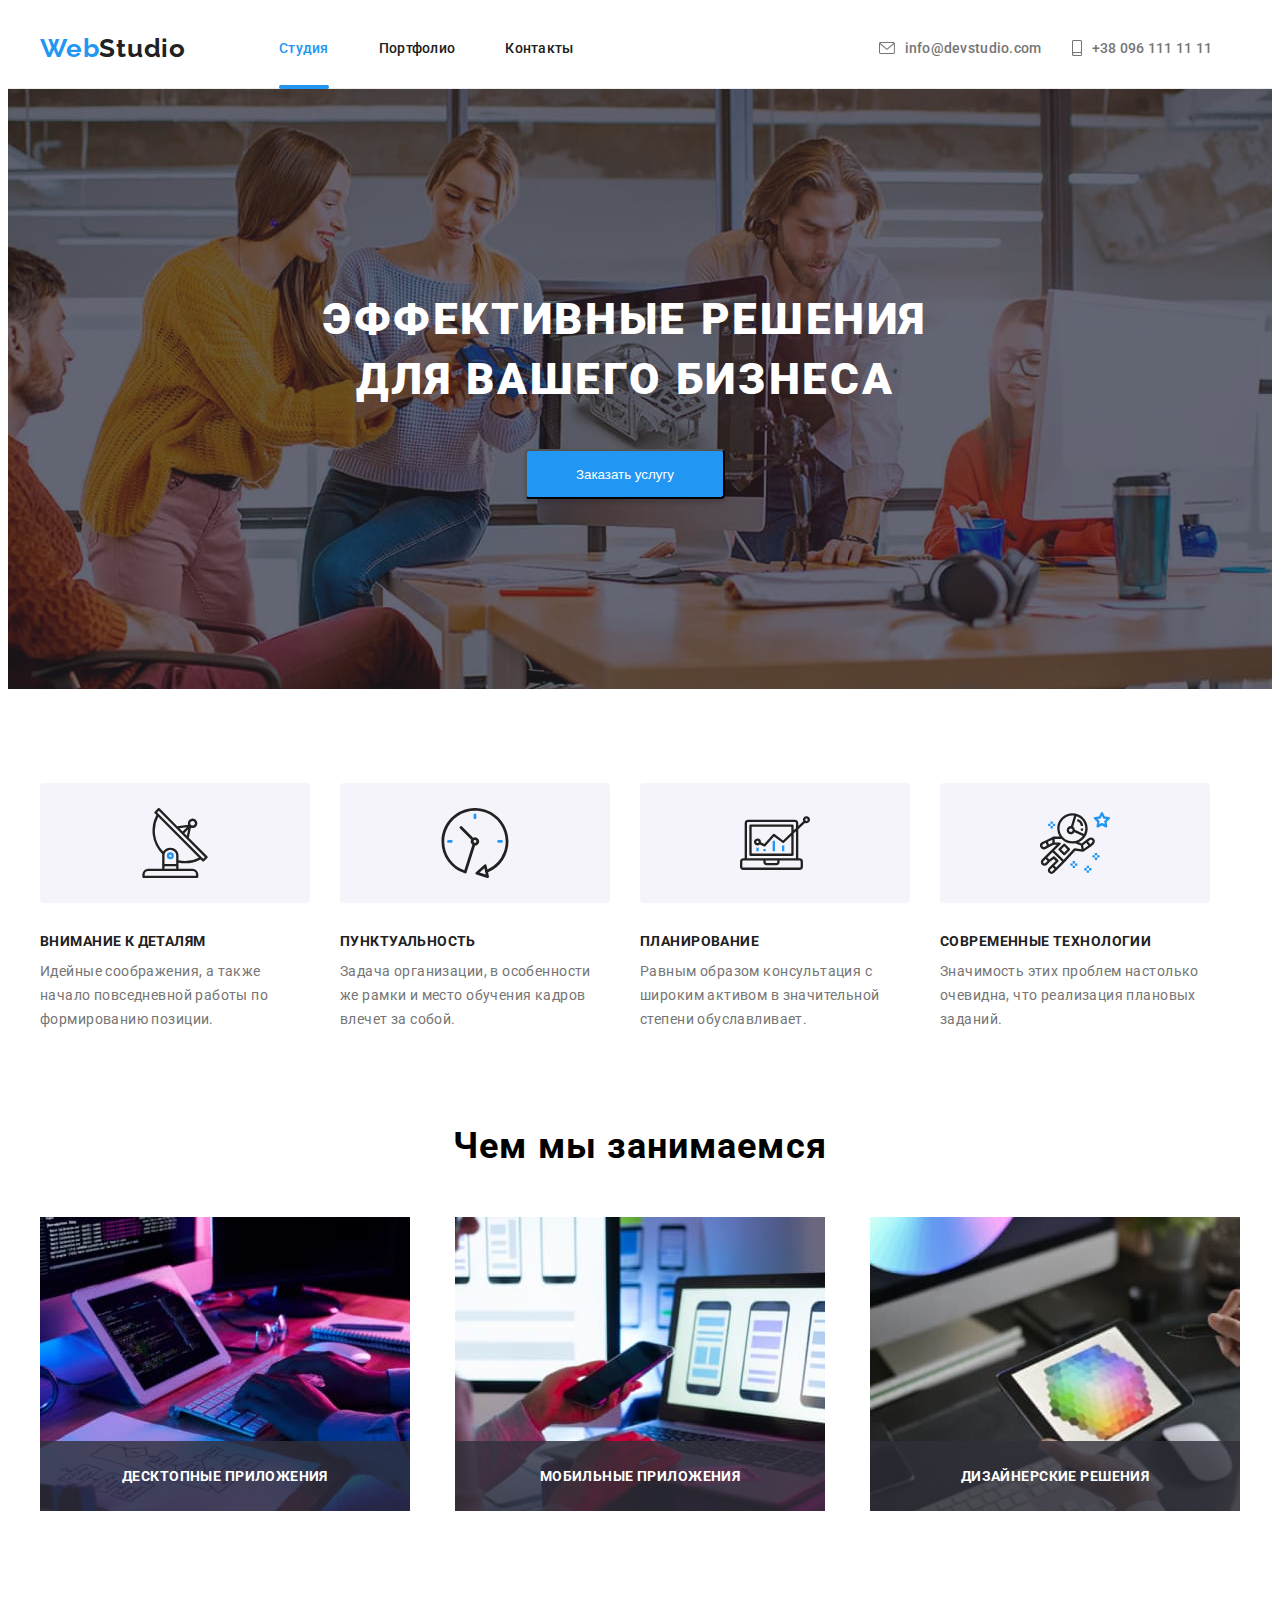
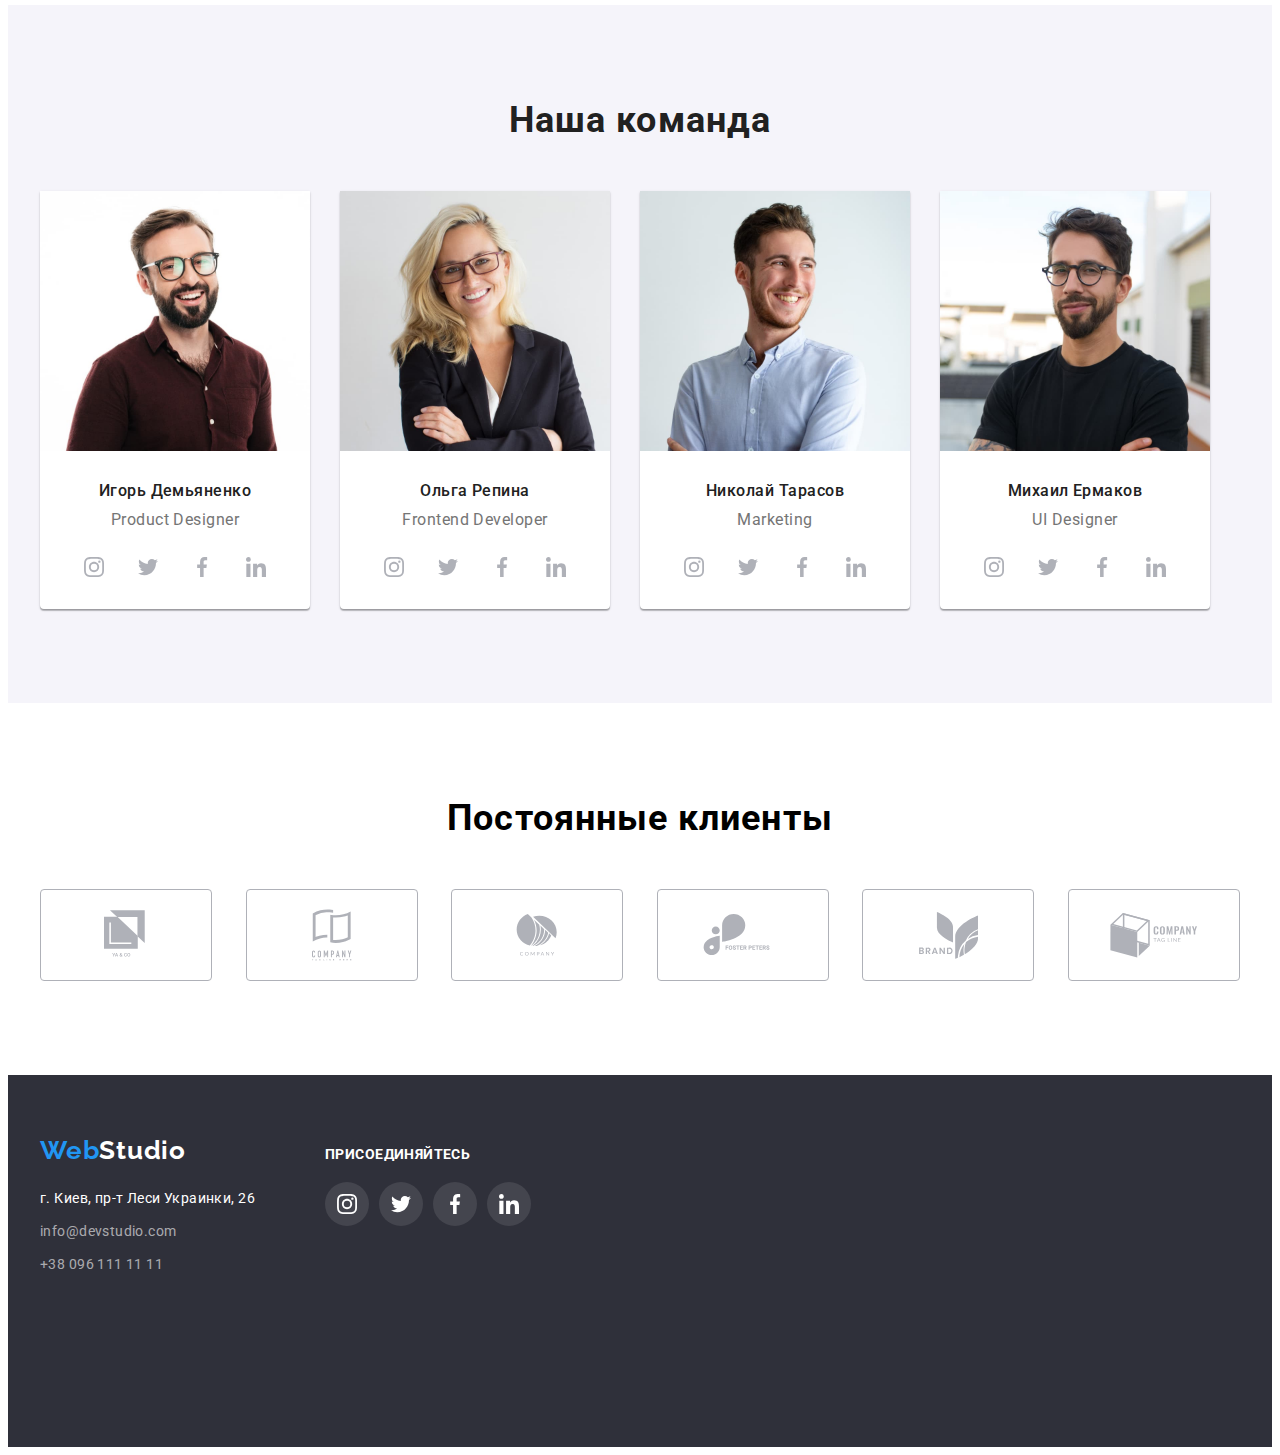
==== index.html @ dca73e63 "terms" ====
<!DOCTYPE html>
<html lang="ru">
<head>
    <meta charset="UTF-8">
    <meta name="viewport" content="width=device-width, initial-scale=1.0">
    <title>Главная страница</title>
    
    <link rel="preconnect" href="https://fonts.gstatic.com">
    <link href="https://fonts.googleapis.com/css2?family=Raleway:wght@700&family=Roboto:wght@500&display=swap"
        rel="stylesheet">
    
    <link rel="stylesheet" href="https://cdnjs.cloudflare.com/ajax/libs/modern-normalize/1.0.0/modern-normalize.min.css"
        integrity="sha512-ISS7cAi1PEhQ8jnbJpJZMd29NlhNj4AWYyLOSp2CE/CsHxTCu+r+t0D2yoJudVrd0/8fTVPUVDzY5Tvli75u/g=="
        crossorigin="anonymous" />
        <link rel="stylesheet" href="css/main.css">
</head>
<body>
<header>
    <div class="container">
    <nav class="page-nav">
        <a href="index.html" class="logo"><span class="web">Web</span>Studio</a>
        <ul class="nav-list">
            <li><a class="nav-link current" href="index.html">Студия</a></li>
            <li><a class="nav-link" href="portfolio.html">Портфолио</a></li>
            <li><a class="nav-link" href="contacts.html">Контакты</a></li>  
        </ul>

        <ul class="contacts-list">
             <li>
                 <a href="mailto:info@devstudio.com" class="nav-contact">
                     <svg class="nav-mail">
                         <use href="images/mainsprite.svg#icon-mail"></use>
                    </svg>info@devstudio.com</a>
            </li>
            
            <li>
                <a href="tel:+380961111111"  class="nav-contact">
                    <svg class="nav-tel">
                        <use href="images/mainsprite.svg#icon-tel"></use>
                    </svg>+38 096 111 11 11</a>
            </li>
        </ul>
    </nav>
</div>
</header>

<main>
    <section class="hero">
        <div class="container">
            <h1 class="business">Эффективные решения для вашего бизнеса</h1>
            <button data-modal-open class="bus-button" type="button">Заказать услугу</button>
        </div>
    </section> 
   
    <section class="about">
        <div class="container">
            <h2 class="visually-hidden">Особенности</h2>
             <ul class="icon-list">
                <li class="icon-rect">
                <svg class="antenna">
                    <use href="images/mainsprite.svg#icon-antenna"></use>
                </svg>
                </li>
                
                <li class="icon-rect">
                <svg class="clock">
                    <use href="images/mainsprite.svg#icon-clock"></use>
                </svg>
                </li>
                
                <li class="icon-rect">
                <svg class="diagram">
                    <use href="images/mainsprite.svg#icon-diagram"></use>
                </svg>
                </li>
                
                <li class="icon-rect">
                <svg class="astronaut">
                    <use href="images/mainsprite.svg#icon-astronaut"></use>
                </svg>
                </li>
            </ul>
              

            <ul class="about-list">

                    <li class="about-item">
                        <h3 class="about-head">Внимание к деталям</h3>
                        <p class="about-text">Идейные соображения, а также начало повседневной работы по формированию позиции.</p>
                    </li>
                    
    
                    <li class="about-item">
                        <h3 class="about-head">Пунктуальность</h3>
                        <p class="about-text">Задача организации, в особенности же рамки и место обучения кадров влечет за собой.</p>
                    </li>
                    

                    <li class="about-item">
                        <h3 class="about-head">Планирование</h3>
                        <p class="about-text">Равным образом консультация с широким активом в значительной степени обуславливает.</p>
                    </li>
                    

                    <li class="about-item">
                        <h3 class="about-head">Современные технологии</h3>
                        <p class="about-text">Значимость этих проблем настолько очевидна, что реализация плановых заданий.</p>
                    </li>
                    
                </ul>
        </div>
    </section>

    <section class="spec">
        <div class="container">
            <h2 class="our-spec">Чем мы занимаемся</h2>
                <ul class="spec-list">
                    <li class="spec-item">
                        <img src="images/img1.jpg"  alt="Телефон с ноутбуком">
                        <h3 class="spec-text">Десктопные Приложения</h3>
                    </li>
                    <li class="spec-item">
                        <img src="images/img2.jpg"  alt="Палитра цветов">
                        <h3 class="spec-text">Мобильные приложения</h3>
                    </li>
                    <li class="spec-item">
                        <img src="images/img3.jpg"  alt="Человек за работой">
                        <h3 class="spec-text">Дизайнерские решения</h3>
                    </li>
                </ul>
        </div>
    </section>

<section class="team">
    <div class="container">
        <h3 class="team-head">Наша команда</h3>
        <ul class="team-list">
            <li class="list-item"><img src="images/photo1.jpg" width="270" alt="Игорь Демьяненко">
                <h4 class="teammate">Игорь Демьяненко</h4>
                <p class="team-spec">Product Designer</p>
                <ul class="social-list">
                    <li><a href="" class="link-item"> <svg class="social-icon"><use href="images/mainsprite.svg#icon-instagram"></use></svg></a></li>
                    <li><a href="" class="link-item"> <svg class="social-icon"><use href="images/mainsprite.svg#icon-twitter"></use></svg></a></li>
                    <li><a href="" class="link-item"> <svg class="social-icon"><use href="images/mainsprite.svg#icon-facebook"></use></svg></a></li>
                    <li><a href="" class="link-item"> <svg class="social-icon"><use href="images/mainsprite.svg#icon-linkedin"></use></svg></a></li>
                </ul>
            </li>
                       
            <li class="list-item"><img src="images/photo2.jpg" width="270" alt="Ольга Репина">
                <h4 class="teammate">Ольга Репина</h4>
                <p class="team-spec">Frontend Developer</p>
                <ul class="social-list">
                    <li><a href="" class="link-item"> <svg class="social-icon"><use href="images/mainsprite.svg#icon-instagram"></use></svg></a></li>
                    <li><a href="" class="link-item"> <svg class="social-icon"><use href="images/mainsprite.svg#icon-twitter"></use></svg></a></li>
                    <li><a href="" class="link-item"> <svg class="social-icon"><use href="images/mainsprite.svg#icon-facebook"></use></svg></a></li>
                    <li><a href="" class="link-item"> <svg class="social-icon"><use href="images/mainsprite.svg#icon-linkedin"></use></svg></a></li>
                </ul>
            </li>
        
            <li class="list-item"><img src="images/photo3.jpg" width="270" alt="Николай Тарасов">
                <h4 class="teammate">Николай Тарасов</h4>
                <p class="team-spec">Marketing</p>
                <ul class="social-list">
                    <li><a href="" class="link-item"> <svg class="social-icon"><use href="images/mainsprite.svg#icon-instagram"></use></svg></a></li>
                    <li><a href="" class="link-item"> <svg class="social-icon"><use href="images/mainsprite.svg#icon-twitter"></use></svg></a></li>
                    <li><a href="" class="link-item"> <svg class="social-icon"><use href="images/mainsprite.svg#icon-facebook"></use></svg></a></li>
                    <li><a href="" class="link-item"> <svg class="social-icon"><use href="images/mainsprite.svg#icon-linkedin"></use></svg></a></li>
                </ul>
            </li>
        
            <li class="list-item"><img src="images/photo4.jpg" width="270" alt="Михаил Ермаков">
                <h4 class="teammate">Михаил Ермаков</h4>
                <p class="team-spec">UI Designer</p>
                <ul class="social-list">
                    <li><a href="" class="link-item"> <svg class="social-icon"><use href="images/mainsprite.svg#icon-instagram"></use></svg></a></li>
                    <li><a href="" class="link-item"> <svg class="social-icon"><use href="images/mainsprite.svg#icon-twitter"></use></svg></a></li>
                    <li><a href="" class="link-item"> <svg class="social-icon"><use href="images/mainsprite.svg#icon-facebook"></use></svg></a></li>
                    <li><a href="" class="link-item"> <svg class="social-icon"><use href="images/mainsprite.svg#icon-linkedin"></use></svg></a></li>
                </ul>
            </li>
    </ul>
</div>
</section>
<section class="clients">
    <div class="container">
        <h2 class="client-head">Постоянные клиенты</h2>
        <ul class="client-list">
            <li><a href="" class="client-link"><svg class="icon-yaco"><use href="images/mainsprite.svg#icon-yaco"></use></svg></a></li>
            <li><a href="" class="client-link"><svg class="icon-tagline"><use href="images/mainsprite.svg#icon-tagline"></use></svg></a></li>
            <li><a href="" class="client-link"><svg class="icon-company"><use href="images/mainsprite.svg#icon-company"></use></svg></a></li>
            <li><a href="" class="client-link"><svg class="icon-foster"><use href="images/mainsprite.svg#icon-foster"></use></svg></a></li>
            <li><a href="" class="client-link"><svg class="icon-brand"><use href="images/mainsprite.svg#icon-brand"></use></svg></a></li>
            <li><a href="" class="client-link"><svg class="icon-ctl"><use href="images/mainsprite.svg#icon-ctl"></use></svg></a></li>
        </ul>
    </div>
</section>
</main> 
<footer class="footer-back">
    <div class="container">
        <div class="footer-text">
            <div> 
                <a href="/" class="logo-footer"><span class="web">Web</span><span class="logo-studio">Studio</span></a>
                    <address>
                        <p class="main-address">г. Киев, пр-т Леси Украинки, 26</p>
                             <ul>
                                <li class="footer-contact"><a href="mailto:info@devstudio.com" class="address-link">info@devstudio.com</a></li>
                                <li class="footer-contact"><a href="tel:+380961111111" class="address-link">+38 096 111 11 11</a></li>
                            </ul>
                    </address>
            </div>
            <div>
                <h2 class="enjoy-head">Присоединяйтесь</h2>
                <ul class="enjoy-list">
                    <li><a href="" class="enjoy-item"> <svg class="enjoy-icon"><use href="images/mainsprite.svg#icon-instagram"></use></svg></a></li>
                    <li><a href="" class="enjoy-item"> <svg class="enjoy-icon"><use href="images/mainsprite.svg#icon-twitter"></use></svg></a></li>
                    <li><a href="" class="enjoy-item"> <svg class="enjoy-icon"><use href="images/mainsprite.svg#icon-facebook"></use></svg></a></li>
                    <li><a href="" class="enjoy-item"> <svg class="enjoy-icon"><use href="images/mainsprite.svg#icon-linkedin"></use></svg></a></li>
                </ul>
            </div>
        </div>
</div>
<div data-modal class="backdrop is-hidden">
    <div class="modal">
        <h2 class="call-me">Оставьте свои данные, мы вам перезвоним</h2>
        <form class="call-me-form">
            <label for="name" class="call-me-titles">Имя</label>
            <input type="name" name="name" id="name">

            <label for="tel" class="call-me-titles">Телефон</label>
            <input type="tel" name="tel" id="tel">

            <label for="mail" class="call-me-titles">Почта</label>
            <input type="email" name="mail" id="mail">

            <label for="commentary" class="call-me-titles">Комментарий</label>
            <textarea name="text" id="commentary"></textarea>
        </form>
        <form class="checkbox">
            <input type="checkbox" name="terms" id="terms">
            <label for="terms" class="call-me-titles">Соглашаюсь с рассылкой и принимаю <a href="#" class="checkbox-terms">Условия
                    договора</a></label>
            
        </form>
        <button data-modal-close class="close-button" type="button">
            <svg class="modal-close-icon" width="18" height="18" aria-label="close">
                <use href="./images/mainsprite.svg#icon-close"></use>
            </svg>
        </button>
    </div>
</div>
</footer>
<script src="./js/modal.js"></script>
</body>
</html>
---- css/main.css ----
body {
  font-family: 'Roboto', Raleway, sans-serif;
}

/*hidden title*/
.visually-hidden {
  position: absolute;
  width: 1px;
  height: 1px;
  margin: -1px;
  border: 0;
  padding: 0;
  white-space: nowrap;
  clip-path: inset(100%);
  clip: rect(0 0 0 0);
  overflow: hidden;
}

/*div container*/
.container {
  width: 1200px;
  margin: 0px auto;
  padding: 0px 15px;
}

/*variables*/
:root {
  --gray-text: rgba(117, 117, 117, 1);
  --hover-color: rgba(33, 150, 243, 1);
  --h-color: rgba(33, 33, 33, 1);
  --white-text: rgba(255, 255, 255, 1);
  --back-color: rgba(47, 48, 58, 1);
  --rect-color: rgba(245, 244, 250, 1);
  --social-color: rgba(175, 177, 184, 1);
  --border-color: rgba(175, 177, 184, 1);
  --company-color: rgba(175, 177, 184, 1);
  --enjoy-hover: rgba(255, 255, 255, 0.1);
  --background-spec: rgba(47, 48, 58, 0.8);
  --backdrop-color: rgba(0, 0, 0, 0.2);
  --background-modal: #ffffff;
  --close-button: #000000;
  --team-back: rgba(245, 244, 250, 1);
  --address-color-link: rgba(255, 255, 255, 0.6);
  --main-address-color: rgba(255, 255, 255, 1);
  --footer-studio: rgba(255, 255, 255, 1);
  --form-border-color: rgba(33, 33, 33, 0.2);
  --checkbox-color: rgba(33, 150, 243, 1);
  --submit-color: rgba(24, 140, 232, 1);
}

/*reset*/
h1,
h2,
h3,
h4,
p {
  margin: 0;
  padding: 0;
}

img {
  display: block;
  max-width: 100%;
  height: auto;
}

ul {
  list-style: none;
  padding: 0px;
  margin: 0;
}

a {
  text-decoration: none;
}

button {
  cursor: pointer;
}

/*styles*/
/*navigation*/
header {
  border-bottom: 1px solid rgba(236, 236, 236, 1);
}

.page-nav,
.nav-list,
.contacts-list {
  display: flex;
}

.page-nav {
  align-items: center;
  min-height: 80px;
}

.logo {
  color: rgba(33, 33, 33, 1);
  text-decoration: none;
  font-family: Raleway, sans-serif;
  font-style: normal;
  font-weight: bold;
  font-size: 26px;
  line-height: 31px;
  letter-spacing: 0.03em;
  margin-right: 43px;
}

.web {
  color: rgba(33, 150, 243, 1);
  text-decoration: none;
}

.nav-list li:first-child {
  margin-left: 50px;
  margin-right: 50px;
}

.nav-list li:last-child {
  margin-left: 50px;
}

.nav-list .nav-link.current {
  color: var(--hover-color);
}

.nav-list .nav-link.current::after {
  opacity: 1;
}

.nav-link {
  position: relative;
  display: block;
  padding-top: 32px;
  padding-bottom: 32px;
  text-decoration: none;
  color: rgba(33, 33, 33, 1);
  font-weight: 500;
  font-size: 14px;
  line-height: 1.172;
  letter-spacing: 0.02em;
  transition: color 250ms cubic-bezier(0.4, 0, 0.2, 1);
}

.nav-link::after {
  content: ' ';
  position: absolute;
  bottom: 0;
  left: 0;
  width: 100%;
  height: 4px;
  border-radius: 2px;
  background-color: var(--hover-color);
  opacity: 0;
  transform: translateY(1px);
}

.nav-link:hover,
.nav-link:focus {
  color: rgba(33, 150, 243, 1);
}

.contacts-list {
  margin-left: 305px;
}

.nav-contact {
  color: rgba(117, 117, 117, 1);
  text-decoration: none;
  font-style: normal;
  font-weight: 500;
  font-size: 14px;
  line-height: 16px;
  letter-spacing: 0.02em;
  transition: color 250ms cubic-bezier(0.4, 0, 0.2, 1);
}

.nav-contact {
  display: flex;
  align-items: center;
  justify-content: center;
}

.nav-contact:hover,
.nav-contact:focus {
  color: rgba(33, 150, 243, 1);
}

/*svg contacts navigation*/
.nav-mail {
  width: 16px;
  height: 12px;
  margin-right: 10px;
  fill: currentColor;
}

.nav-tel {
  width: 10px;
  height: 16px;
  margin-left: 30px;
  margin-right: 10px;
  fill: currentColor;
}

/*hero*/
.hero {
  background-repeat: no-repeat;
  background-position: center;
  height: 600px;
  background-size: cover;
  background-image: linear-gradient(
      to right,
      rgba(47, 48, 58, 0.4),
      rgba(47, 48, 58, 0.4)
    ),
    url('../images/imghero.jpg');
}

.business {
  color: rgba(255, 255, 255, 1);
  font-style: normal;
  font-weight: 900;
  font-size: 44px;
  line-height: 60px;
  text-align: center;
  letter-spacing: 0.06em;
  text-transform: uppercase;
  width: 696px;
  min-height: 120px;
}

.business {
  padding-top: 200px;
  margin-left: 237px;
}

.bus-button {
  background: #2196f3;
  box-shadow: 0px 4px 4px rgba(0, 0, 0, 0.15);
  border-radius: 4px;
  min-width: 200px;
  min-height: 50px;
  color: var(--white-text);
  padding: 10px 32px;
  margin-top: 30px;
}

.bus-button {
  margin-top: 40px;
  margin-left: 485px;
}

/*about*/
.about {
  padding-top: 94px;
}

/*svg icons about*/
.icon-list {
  display: flex;
  align-items: center;
  margin-bottom: 30px;
}

.icon-list li:nth-child(2) {
  margin: 0px 30px;
}

.icon-list li:nth-child(3) {
  margin-right: 30px;
}

.icon-rect {
  width: 270px;
  height: 120px;
  background-color: var(--rect-color);
  border-radius: 4px;
  display: flex;
  align-items: center;
  justify-content: center;
}

.antenna {
  width: 70px;
  height: 70px;
}

.clock {
  width: 70px;
  height: 70px;
}

.diagram {
  width: 70px;
  height: 70px;
}

.astronaut {
  width: 70px;
  height: 70px;
}

/*about list*/
.about-list {
  display: flex;
}

.about-item:first-child {
  margin-right: 30px;
}

.about-item:last-child {
  margin-left: 30px;
}

.about-item:nth-child(2) {
  margin-right: 30px;
}

.about-head {
  color: rgba(33, 33, 33, 1);
  font-style: normal;
  font-weight: bold;
  font-size: 14px;
  line-height: 16px;
  letter-spacing: 0.03em;
  text-transform: uppercase;
  margin-bottom: 10px;
}

.about-text {
  color: rgba(117, 117, 117, 1);
  font-style: normal;
  font-weight: normal;
  font-size: 14px;
  line-height: 24px;
  letter-spacing: 0.03em;
  display: flex;
  justify-content: space-between;
  width: 270px;
}

/*spec*/
.spec {
  padding-top: 94px;
  padding-bottom: 94px;
}

.our-spec {
  font-style: normal;
  font-weight: bold;
  font-size: 36px;
  line-height: 42px;
  letter-spacing: 0.03em;
  margin-bottom: 50px;
  text-align: center;
}

.spec-list {
  display: flex;
  justify-content: space-between;
}

.spec-item {
  position: relative;
}

.spec-item:first-child {
  margin-right: 30px;
}

.spec-item:last-child {
  margin-left: 30px;
}

.spec-text {
  position: absolute;
  bottom: 0;
  left: 0;
  width: 100%;
  height: 70px;
  display: flex;
  justify-content: center;
  align-items: center;
  background-color: var(--background-spec);
  font-weight: bold;
  font-size: 14px;
  line-height: 16px;
  text-align: center;
  letter-spacing: 0.03em;
  text-transform: uppercase;
  color: var(--white-text);
}

/*team*/
.team {
  display: flex;
  background-color: var(--team-back);
  padding-top: 94px;
  padding-bottom: 94px;
}

.team-head {
  color: rgba(33, 33, 33, 1);
  font-style: normal;
  font-weight: bold;
  font-size: 36px;
  line-height: 42px;
  letter-spacing: 0.03em;
  text-align: center;
  margin-bottom: 50px;
}

.team-list {
  display: flex;
}

.list-item {
  background-color: rgba(255, 255, 255, 1);
  box-shadow: 0px 1px 3px rgba(0, 0, 0, 0.12), 0px 1px 1px rgba(0, 0, 0, 0.14),
    0px 2px 1px rgba(0, 0, 0, 0.2);
  border-radius: 0px 0px 4px 4px;
}

.list-item:nth-child(2) {
  margin: 0 30px;
}

.list-item:nth-child(3) {
  margin-right: 30px;
}

.teammate {
  color: rgba(33, 33, 33, 1);
  font-style: normal;
  font-weight: 500;
  font-size: 16px;
  line-height: 19px;
  letter-spacing: 0.03em;
  text-align: center;
  padding-top: 30px;
  margin-bottom: 10px;
}

.team-spec {
  color: rgba(117, 117, 117, 1);
  font-style: normal;
  font-weight: normal;
  font-size: 16px;
  line-height: 19px;
  letter-spacing: 0.03em;
  text-align: center;
  padding-bottom: 16px;
}

/*svg team*/
.social-list {
  display: flex;
  width: 206px;
  justify-content: space-between;
  align-items: center;
  padding: 0;
  margin-bottom: 20px;
  margin-left: 32px;
  margin-right: 32px;
}

.link-item {
  display: flex;
  justify-content: center;
  align-items: center;
  width: 44px;
  height: 44px;
  border-radius: 50%;
  color: var(--social-color);
  transition: background-color 250ms cubic-bezier(0.4, 0, 0.2, 1);
}

.link-item:hover {
  background-color: var(--hover-color);
}

.link-item:hover,
.link-item:focus {
  color: var(--white-text);
  background-color: var(--hover-color);
  filter: drop-shadow(0px 4px 4px rgba(0, 0, 0, 0.25));
}

.social-icon {
  width: 20px;
  height: 20px;
  fill: currentColor;
}

/*clients*/
.clients {
  padding-top: 94px;
  padding-bottom: 94px;
}

.client-head {
  font-style: normal;
  font-weight: bold;
  font-size: 36px;
  line-height: 42px;
  text-align: center;
  letter-spacing: 0.03em;
}

/*svg clients*/
.client-list {
  display: flex;
  justify-content: space-between;
  align-items: center;
  margin-top: 50px;
}

.client-link {
  width: 170px;
  height: 90px;
  border: 1px solid var(--border-color);
  border-radius: 4px;
  display: flex;
  align-items: center;
  justify-content: center;
  color: var(--social-color);
  transition: color 250ms cubic-bezier(0.4, 0, 0.2, 1);
}

.client-link:hover,
.client-link:focus {
  color: var(--hover-color);
  border-color: var(--hover-color);
}

/*svg client icons*/
.icon-yaco {
  width: 45px;
  height: 50px;
  fill: currentColor;
}

.icon-tagline {
  width: 40px;
  height: 52px;
  fill: currentColor;
}

.icon-company {
  width: 42px;
  height: 42px;
  fill: currentColor;
}

.icon-foster {
  width: 80px;
  height: 42px;
  fill: currentColor;
}

.icon-brand {
  width: 59px;
  height: 47px;
  fill: currentColor;
}

.icon-ctl {
  width: 88px;
  height: 45px;
  fill: currentColor;
}

/*footer*/
.footer-back {
  background-color: var(--back-color);
  height: 252px;
  padding-top: 60px;
  padding-bottom: 60px;
}

.footer-text {
  display: flex;
  align-items: baseline;
}

.logo-footer {
  color: rgba(33, 33, 33, 1);
  text-decoration: none;
  font-family: Raleway, sans-serif;
  font-style: normal;
  font-weight: bold;
  font-size: 26px;
  line-height: 31px;
  letter-spacing: 0.03em;
  margin-bottom: 20px;
  display: block;
}

.logo-studio {
  color: rgba(255, 255, 255, 1);
}

.main-address {
  color: rgba(255, 255, 255, 1);
  font-style: normal;
  font-weight: normal;
  font-size: 14px;
  line-height: 24px;
  letter-spacing: 0.03em;
}

.footer-contact:first-child {
  margin: 9px 0px;
}

.address-link {
  color: var(--address-color-link);
  font-style: normal;
  font-weight: normal;
  font-size: 14px;
  line-height: 24px;
  letter-spacing: 0.03em;
  text-decoration: none;
}

/*svg footer*/
.enjoy-head {
  font-style: normal;
  font-weight: bold;
  font-size: 14px;
  line-height: 16px;
  letter-spacing: 0.03em;
  text-transform: uppercase;
  color: var(--white-text);
  margin-left: 70px;
}

.enjoy-list {
  width: 206px;
  padding: 0px;
  display: flex;
  justify-content: space-between;
  align-items: baseline;
  margin-left: 70px;
  margin-top: 20px;
}

.enjoy-item {
  display: flex;
  justify-content: center;
  align-items: center;
  width: 44px;
  height: 44px;
  border-radius: 50%;
  color: var(--white-text);
  background-color: var(--enjoy-hover);
  transition: background-color 250ms cubic-bezier(0.4, 0, 0.2, 1);
}

.enjoy-icon {
  width: 20px;
  height: 20px;
  fill: currentColor;
}

.enjoy-item:hover,
.enjoy-item:focus {
  color: var(--white-text);
  background-color: var(--hover-color);
}

/*modal*/
.backdrop {
  position: fixed;
  top: 0;
  left: 0;
  width: 100%;
  height: 100%;
  background-color: var(--backdrop-color);
  transition: opacity 250ms cubic-bezier(0.4, 0, 0.2, 1),
    visibility 250ms cubic-bezier(0.4, 0, 0.2, 1);
}

.backdrop.is-hidden {
  visibility: hidden;
  opacity: 0;
  pointer-events: none;
  transform: scale(0);
}

.modal {
  position: absolute;
  top: 50%;
  left: 50%;
  transform: translate(-50%, -50%);
  width: 528px;
  height: 581px;
  padding: 40px;
  background-color: var(--background-modal);
}

.call-me {
  position: relative;
  font-style: normal;
  font-weight: bold;
  font-size: 20px;
  line-height: 23px;
  text-align: center;
  letter-spacing: 0.03em;
  color: var(--h-color);
}

.call-me-form {
  margin-top: 12px;
  width: 448px;
  height: 342px;
  margin-bottom: 20px;
}

.call-me-form input {
  width: 448px;
  height: 40px;
  border: 1px solid var(--form-border-color);
  border-radius: 4px;
  margin-bottom: 10px;
}

.call-me-form textarea {
  width: 448px;
  height: 120px;
  border: 1px solid var(--form-border-color);
  border-radius: 4px;
  resize: none;
}

.call-me-titles {
  font-style: normal;
  font-weight: normal;
  font-size: 12px;
  line-height: 14px;
  letter-spacing: 0.01em;
  color: var(--gray-text);
}

.checkbox {
  width: 423px;
  height: 24px;
  text-align: center;
}

.checkbox-terms {
  font-style: normal;
  font-weight: normal;
  font-size: 12px;
  line-height: 14px;
  letter-spacing: 0.01em;
  color: var(--checkbox-color);
  text-decoration: underline;
}

.close-button {
  position: absolute;
  top: 8px;
  right: 8px;
  display: flex;
  justify-content: center;
  align-items: center;
  width: 30px;
  height: 30px;
  border: 1px solid rgba(0, 0, 0, 0.1);
  border-radius: 50%;
  background-color: var(--background-modal);
}

.modal-close-icon {
  fill: var(--close-button);
}
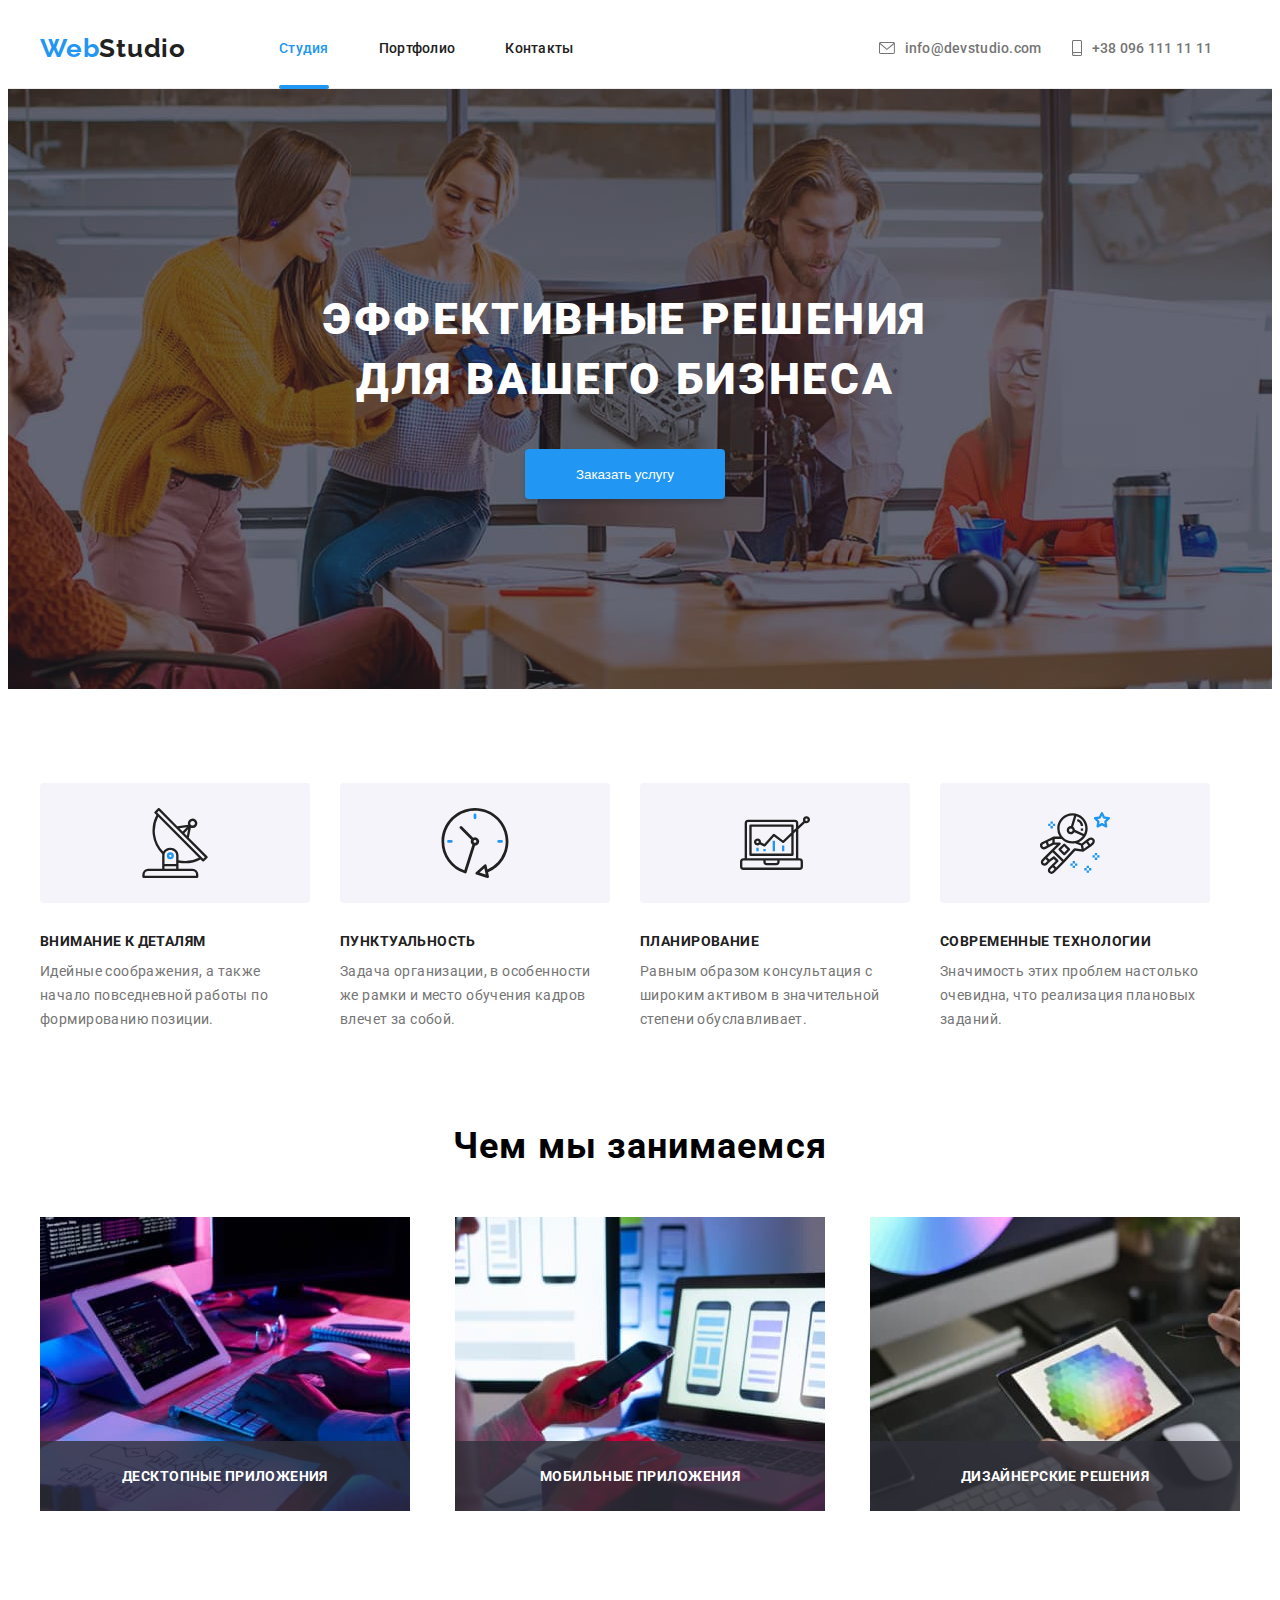
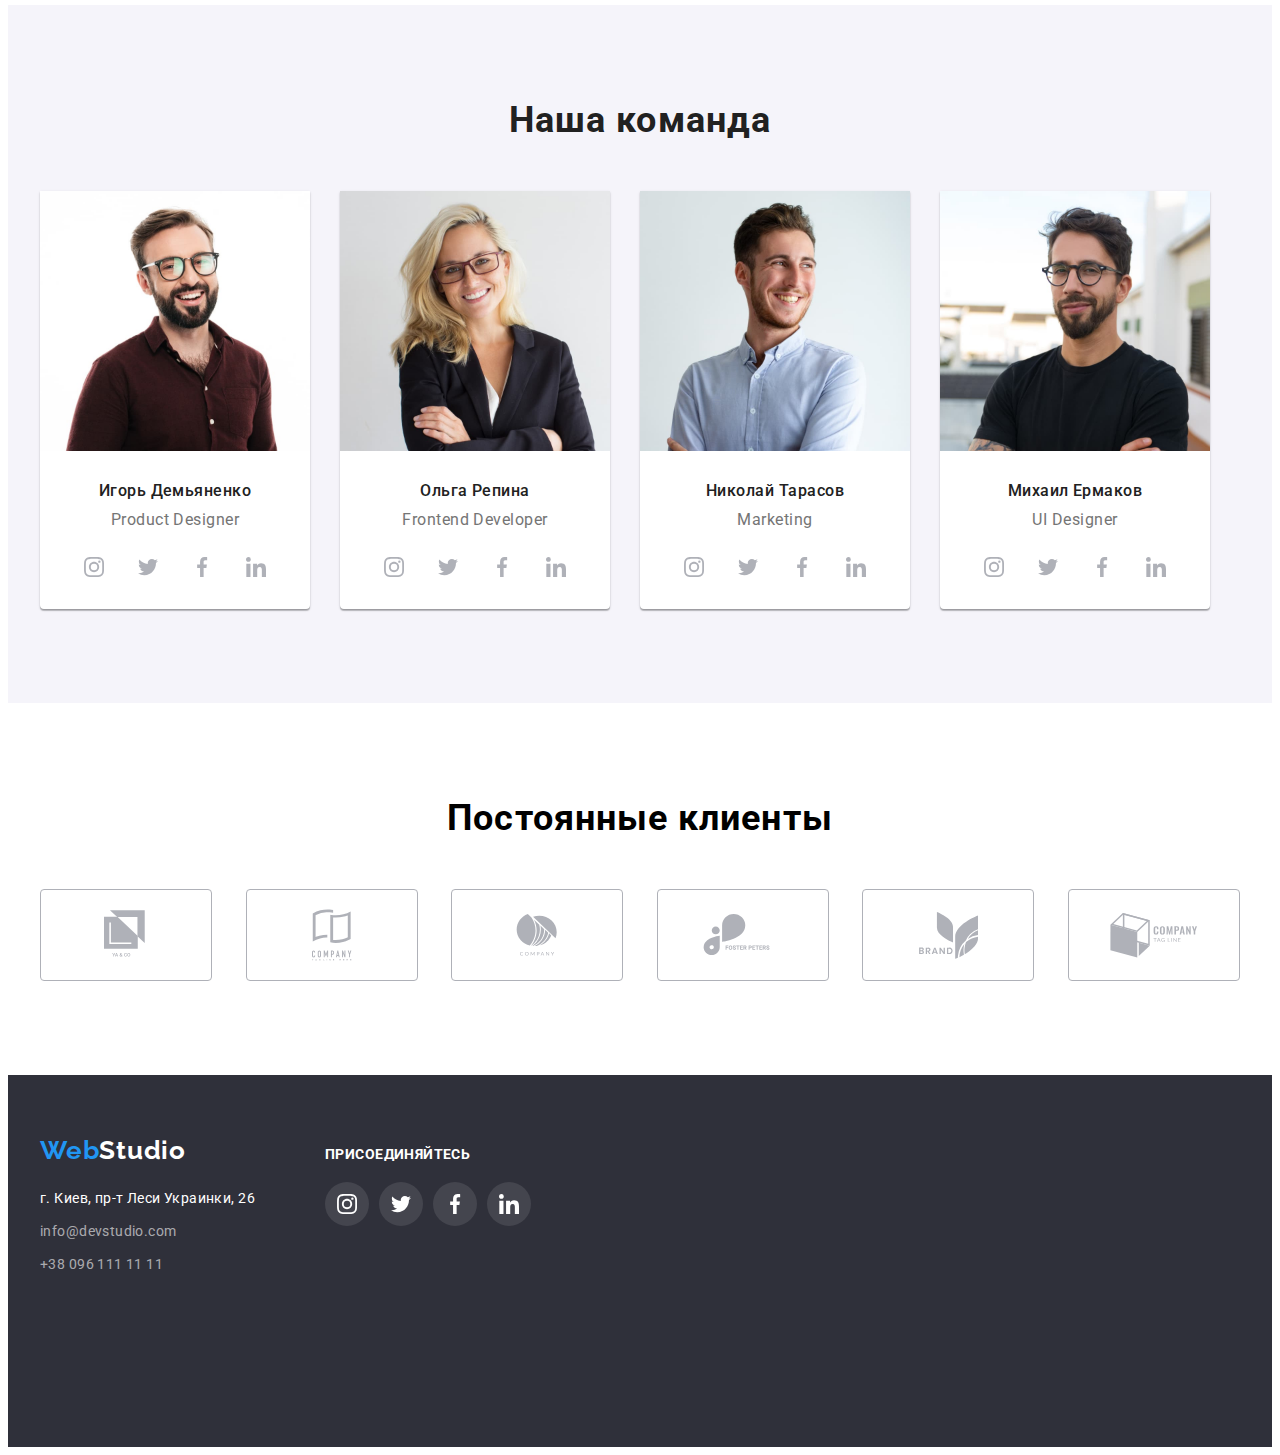
==== commit 30cdc7e8: "form half" ====
--- a/index.html
+++ b/index.html
@@ -221,31 +221,59 @@
 </div>
 <div data-modal class="backdrop is-hidden">
     <div class="modal">
-        <h2 class="call-me">Оставьте свои данные, мы вам перезвоним</h2>
-        <form class="call-me-form">
-            <label for="name" class="call-me-titles">Имя</label>
-            <input type="name" name="name" id="name">
-
-            <label for="tel" class="call-me-titles">Телефон</label>
-            <input type="tel" name="tel" id="tel">
-
-            <label for="mail" class="call-me-titles">Почта</label>
-            <input type="email" name="mail" id="mail">
-
-            <label for="commentary" class="call-me-titles">Комментарий</label>
-            <textarea name="text" id="commentary"></textarea>
-        </form>
-        <form class="checkbox">
-            <input type="checkbox" name="terms" id="terms">
-            <label for="terms" class="call-me-titles">Соглашаюсь с рассылкой и принимаю <a href="#" class="checkbox-terms">Условия
-                    договора</a></label>
-            
-        </form>
         <button data-modal-close class="close-button" type="button">
             <svg class="modal-close-icon" width="18" height="18" aria-label="close">
                 <use href="./images/mainsprite.svg#icon-close"></use>
             </svg>
         </button>
+        <h2 class="call-me">Оставьте свои данные, мы вам перезвоним</h2>
+        <form class="call-me-form">
+            
+            <div class="person-form">
+            <label for="name" class="call-me-titles">Имя</label>
+            <span class="icon-form">
+                <svg width="18" height="18">
+                    <use href="./images/mainsprite.svg#person-form"></use>
+                </svg>
+            </span>
+            <input type="name" name="name" id="name">
+            </div>
+            
+            <div class="person-form">
+            <label for="tel" class="call-me-titles">Телефон</label>
+            <span class="icon-form">
+                <svg width="18" height="18">
+                    <use href="./images/mainsprite.svg#phone-form"></use>
+                </svg>
+            </span>
+            <input type="tel" name="tel" id="tel">
+            </div>
+            
+            <div class="person-form">
+            <label for="mail" class="call-me-titles">Почта</label>
+            <span class="icon-form">
+                <svg width="18" height="18">
+                    <use href="./images/mainsprite.svg#email-form"></use>
+                </svg>
+            </span>
+            <input type="email" name="mail" id="mail">
+            </div>
+            
+            <label for="commentary" class="call-me-titles">Комментарий</label>
+            <textarea name="text" id="commentary"></textarea>
+        
+            <label for="terms" class="call-me-titles">
+                Соглашаюсь с рассылкой и принимаю<a href="#" class="checkbox-terms">Условия договора</a>
+            </label>
+            <span class="icon-form">
+                <svg width="18" height="18">
+                    <use href="./images/mainsprite.svg#check-form"></use>
+                </svg>
+            </span>
+            <div class="submit-form">
+                <button type="submit" class="submit-button">Отправить</button>
+            </div>
+        </form>
     </div>
 </div>
 </footer>
--- a/css/main.css
+++ b/css/main.css
@@ -1,5 +1,5 @@
 body {
-  font-family: 'Roboto', Raleway, sans-serif;
+  font-family: 'Roboto', sans-serif;
 }
 
 /*hidden title*/
@@ -205,9 +205,9 @@
 
 /*hero*/
 .hero {
+  height: 600px;
   background-repeat: no-repeat;
   background-position: center;
-  height: 600px;
   background-size: cover;
   background-image: linear-gradient(
       to right,
@@ -244,6 +244,7 @@
   color: var(--white-text);
   padding: 10px 32px;
   margin-top: 30px;
+  border: none;
 }
 
 .bus-button {
@@ -697,26 +698,20 @@
   transform: translate(-50%, -50%);
   width: 528px;
   height: 581px;
-  padding: 40px;
   background-color: var(--background-modal);
+  display: flex;
+  flex-direction: column;
+  align-items: center;
+  justify-content: center;
 }
 
 .call-me {
-  position: relative;
   font-style: normal;
   font-weight: bold;
   font-size: 20px;
   line-height: 23px;
-  text-align: center;
   letter-spacing: 0.03em;
   color: var(--h-color);
-}
-
-.call-me-form {
-  margin-top: 12px;
-  width: 448px;
-  height: 342px;
-  margin-bottom: 20px;
 }
 
 .call-me-form input {
@@ -725,6 +720,13 @@
   border: 1px solid var(--form-border-color);
   border-radius: 4px;
   margin-bottom: 10px;
+  padding-left: 42px;
+  outline: none;
+}
+
+.call-me-form input:focus {
+  border-color: var(--hover-color);
+  transition: border-color 250ms cubic-bezier(0.4, 0, 0.2, 1);
 }
 
 .call-me-form textarea {
@@ -733,6 +735,12 @@
   border: 1px solid var(--form-border-color);
   border-radius: 4px;
   resize: none;
+  outline: none;
+}
+
+.call-me-form textarea:focus {
+  border-color: var(--hover-color);
+  transition: border-color 250ms cubic-bezier(0.4, 0, 0.2, 1);
 }
 
 .call-me-titles {
@@ -744,20 +752,52 @@
   color: var(--gray-text);
 }
 
-.checkbox {
-  width: 423px;
-  height: 24px;
-  text-align: center;
+.person-form {
+  position: relative;
+  z-index: 1;
+}
+
+.icon-form {
+  display: inline-block;
+  width: 18px;
+  height: 18px;
+  position: absolute;
+  z-index: 2;
+}
+
+.call-me-form label {
+  margin-bottom: 4px;
+  display: block;
 }
 
 .checkbox-terms {
   font-style: normal;
   font-weight: normal;
   font-size: 12px;
-  line-height: 14px;
+  line-height: 0.8;
   letter-spacing: 0.01em;
   color: var(--checkbox-color);
-  text-decoration: underline;
+  border-bottom: 1px solid currentColor;
+  display: inline-block;
+}
+
+.submit-button {
+  width: 200px;
+  height: 50px;
+  margin-top: 30px;
+  background-color: var(--submit-color);
+  color: var(--white-text);
+  font-style: normal;
+  font-size: 16px;
+  line-height: 30px;
+  letter-spacing: 0.06em;
+  border: none;
+  border-radius: 4px;
+}
+
+.submit-button:hover,
+.submit-button:focus {
+  box-shadow: 0px 4px 4px rgba(0, 0, 0, 0.15);
 }
 
 .close-button {
@@ -772,8 +812,11 @@
   border: 1px solid rgba(0, 0, 0, 0.1);
   border-radius: 50%;
   background-color: var(--background-modal);
-}
-
-.modal-close-icon {
-  fill: var(--close-button);
-}
+  fill: black;
+  outline: none;
+}
+
+.close-button:hover,
+.close-button:focus {
+  fill: var(--hover-color);
+}
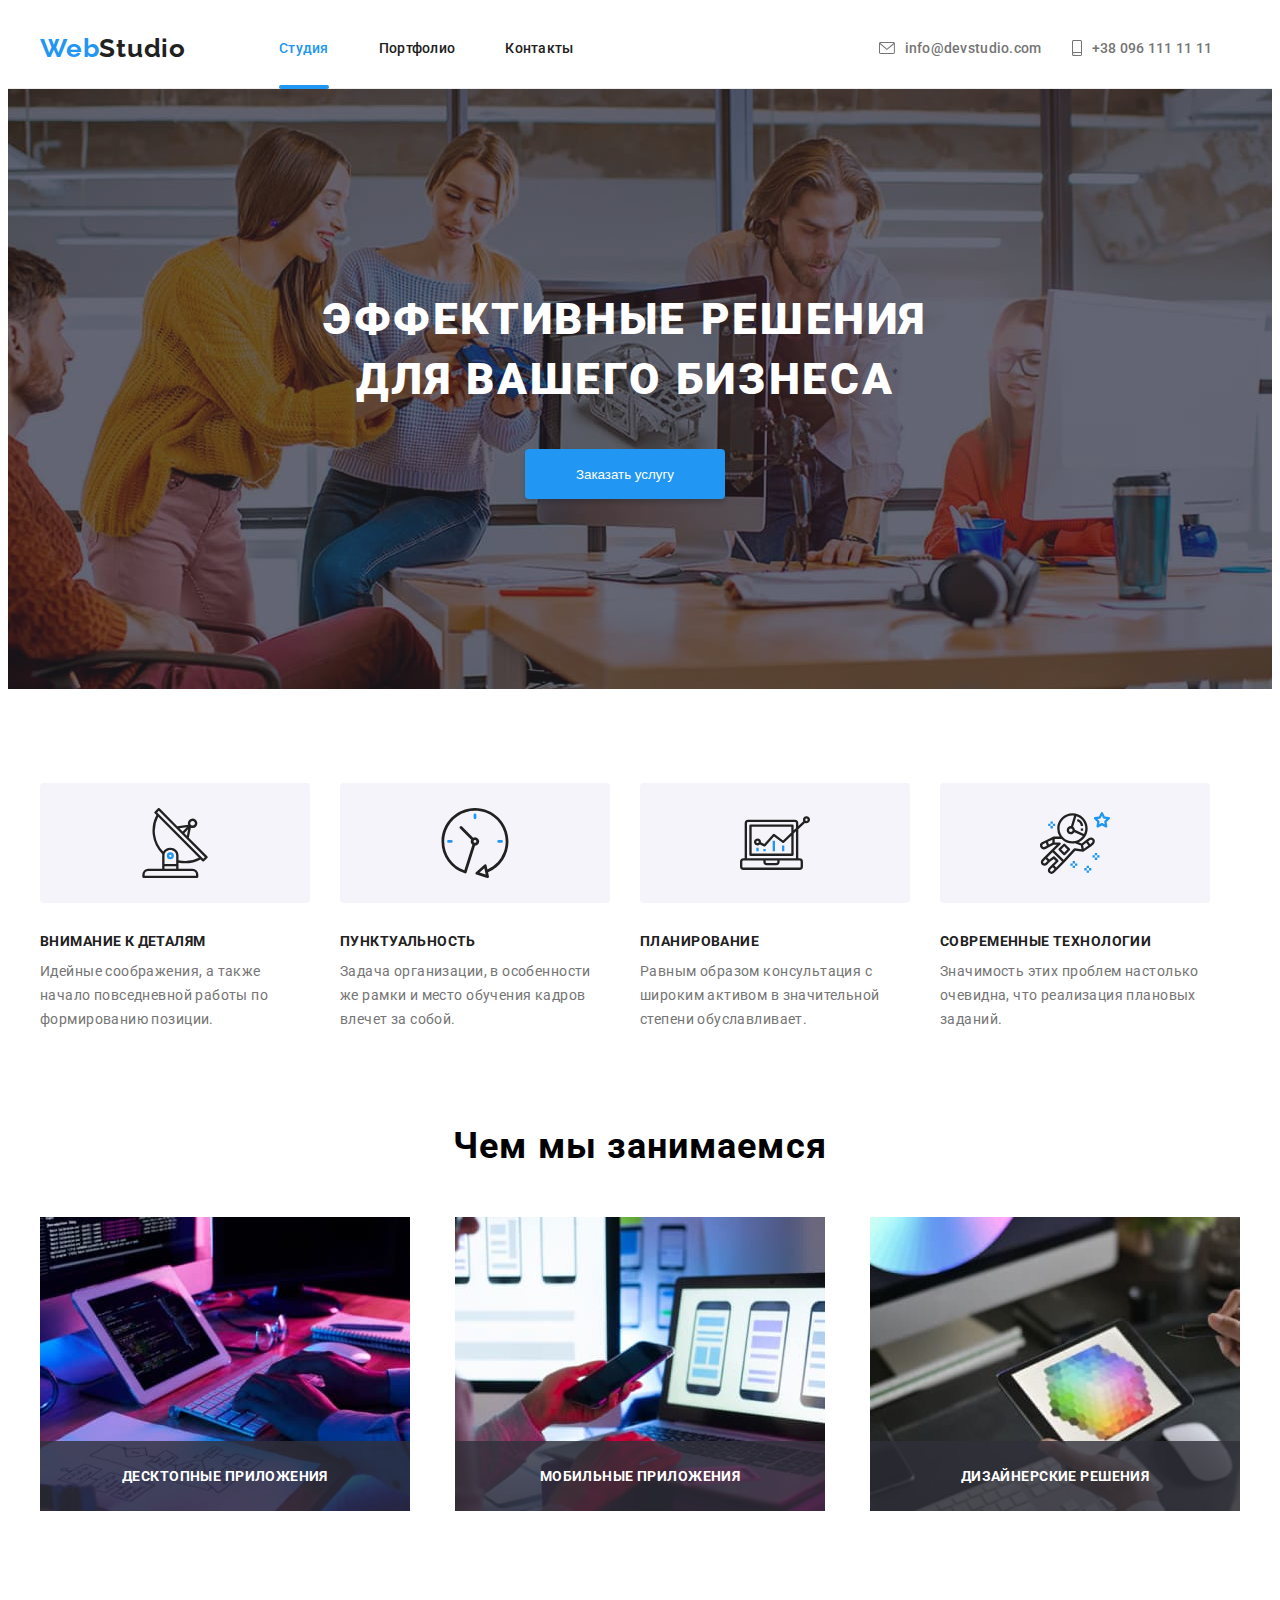
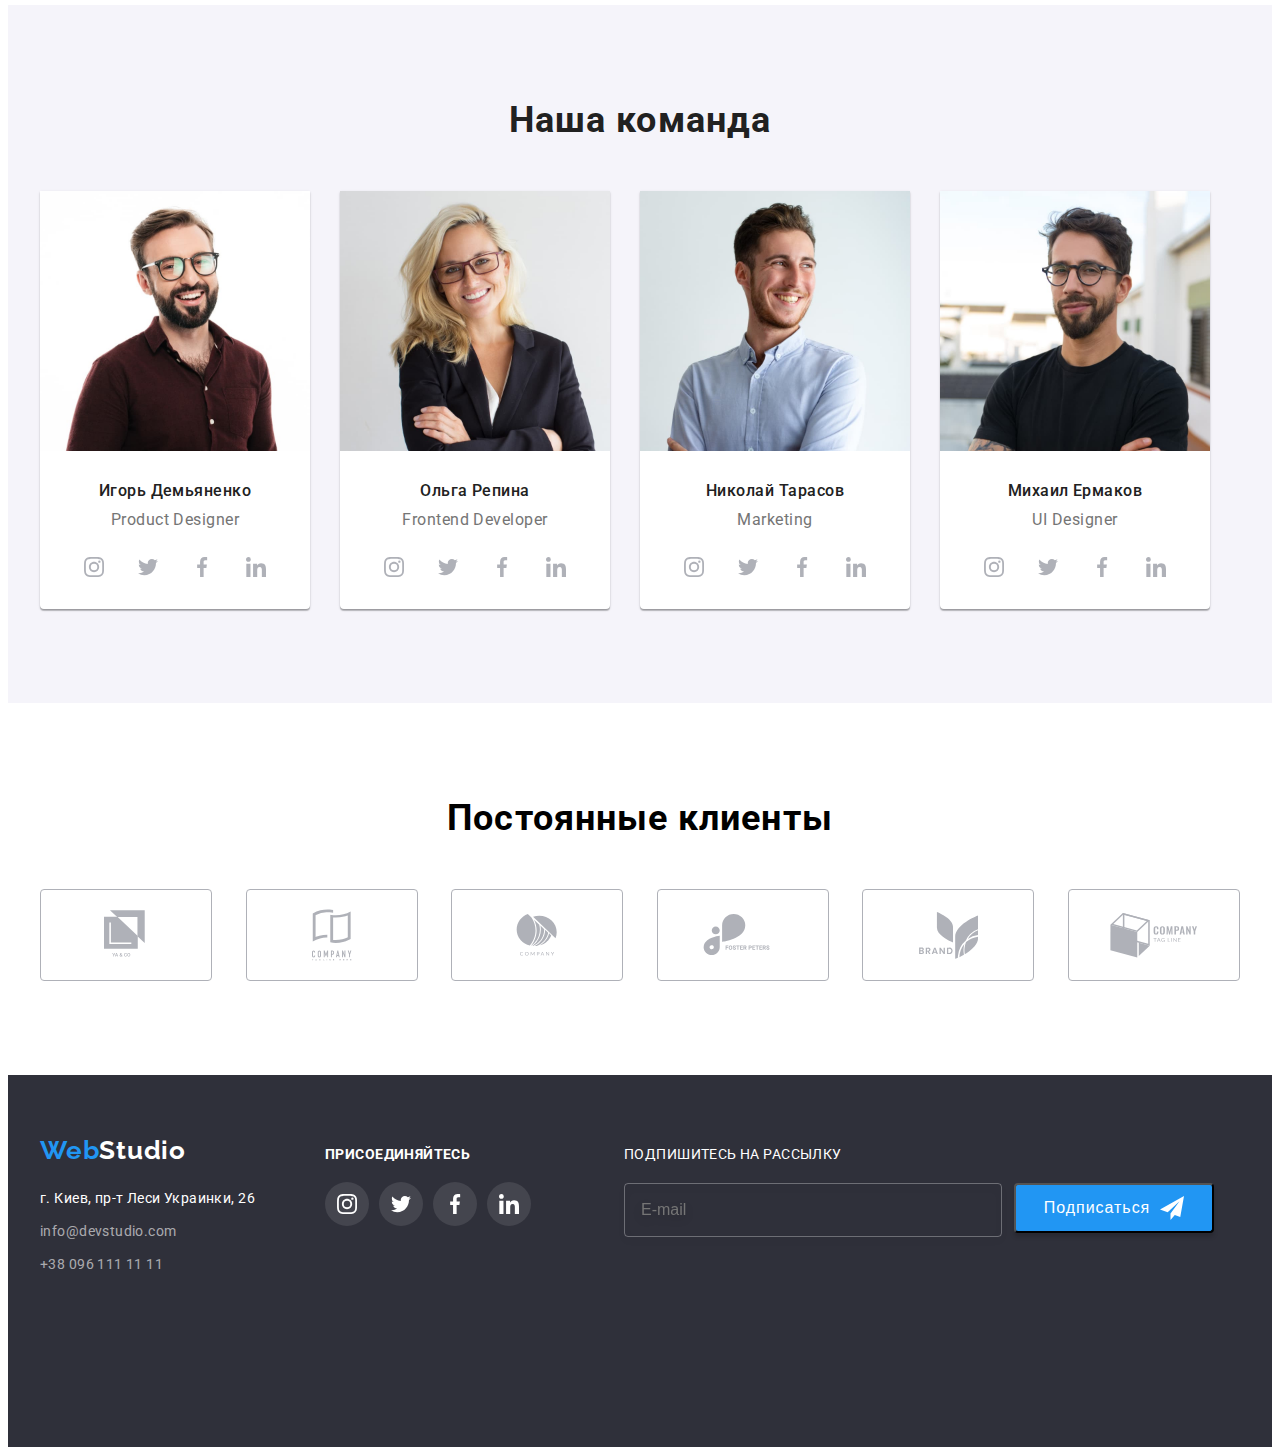
==== commit 295c3bf6: "subscribe" ====
--- a/index.html
+++ b/index.html
@@ -217,8 +217,23 @@
                     <li><a href="" class="enjoy-item"> <svg class="enjoy-icon"><use href="images/mainsprite.svg#icon-linkedin"></use></svg></a></li>
                 </ul>
             </div>
-        </div>
+        
+            <div class="subscribe">
+                <form class="subscribe-form">
+                    <label class="title-sub" for="email-subscribe">ПОДПИШИТЕСЬ НА РАССЫЛКУ</label>
+                    <div class="subscribe-form-btn">
+                        <input class="input-subscribe" type="email" name="email" placeholder="E-mail" id="email-subscribe">
+                        <button class="btn-subscribe" type="submit">Подписаться
+                            <svg class="subscribe-icon" width="24" height="24">
+                                <use href="./images/mainsprite.svg#subscribe-icon"></use>
+                            </svg>
+                        </button>
+                    </div>
+                </form>
+            </div>
+    </div>
 </div>
+
 <div data-modal class="backdrop is-hidden">
     <div class="modal">
         <button data-modal-close class="close-button" type="button">
@@ -231,48 +246,57 @@
             
             <div class="person-form">
             <label for="name" class="call-me-titles">Имя</label>
-            <span class="icon-form">
-                <svg width="18" height="18">
-                    <use href="./images/mainsprite.svg#person-form"></use>
-                </svg>
-            </span>
-            <input type="name" name="name" id="name">
+                <div class="person-frame">
+                    <span class="icon-form">
+                        <svg width="18" height="18">
+                            <use href="./images/mainsprite.svg#person-form"></use>
+                        </svg>
+                    </span>
+                    <input type="name" name="name" id="name">
+                </div>
             </div>
             
             <div class="person-form">
-            <label for="tel" class="call-me-titles">Телефон</label>
-            <span class="icon-form">
-                <svg width="18" height="18">
-                    <use href="./images/mainsprite.svg#phone-form"></use>
-                </svg>
-            </span>
-            <input type="tel" name="tel" id="tel">
+                <label for="tel" class="call-me-titles">Телефон</label>
+                <div class="person-frame">
+                    <span class="icon-form">
+                        <svg width="18" height="18">
+                            <use href="./images/mainsprite.svg#phone-form"></use>
+                        </svg>
+                    </span>
+                    <input type="tel" name="tel" id="tel">
+                </div>
             </div>
             
             <div class="person-form">
-            <label for="mail" class="call-me-titles">Почта</label>
-            <span class="icon-form">
-                <svg width="18" height="18">
-                    <use href="./images/mainsprite.svg#email-form"></use>
-                </svg>
-            </span>
-            <input type="email" name="mail" id="mail">
-            </div>
-            
-            <label for="commentary" class="call-me-titles">Комментарий</label>
-            <textarea name="text" id="commentary"></textarea>
-        
-            <label for="terms" class="call-me-titles">
-                Соглашаюсь с рассылкой и принимаю<a href="#" class="checkbox-terms">Условия договора</a>
-            </label>
-            <span class="icon-form">
-                <svg width="18" height="18">
-                    <use href="./images/mainsprite.svg#check-form"></use>
-                </svg>
-            </span>
-            <div class="submit-form">
-                <button type="submit" class="submit-button">Отправить</button>
-            </div>
+                <label for="email" class="call-me-titles">Почта</label>
+                <div class="person-frame">
+                    <span class="icon-form">
+                        <svg width="18" height="18">
+                            <use href="./images/mainsprite.svg#email-form"></use>
+                        </svg>
+                    </span>
+                    <input type="email" name="email" id="email">
+                </div>
+            </div>
+
+            <div class="person-comment">
+                <label for="commentary" class="call-me-titles">Комментарий</label>
+                    <textarea name="commentary" id="commentary" rows="5" placeholder="Введите текст"></textarea>
+            </div>
+            
+            <div class="person-checkbox">
+                <label class="agree-text" for="argeement">
+                    <input class="agree-input" type="checkbox" name="argeement" value="argeement" id="argeement">
+                        <span class="agree-checkbox">
+                            <svg class="checkbox-icon" width="16" height="15">
+                                <use href="./images/icons.svg#check-form"></use>
+                            </svg>
+                        </span>Соглашаюсь с рассылкой и принимаю <a class="agree-link" href="#">Условия договора</a>
+                </label>
+            </div>
+                
+            <button type="submit" class="submit-button">Отправить</button>
         </form>
     </div>
 </div>
--- a/css/main.css
+++ b/css/main.css
@@ -44,8 +44,12 @@
   --main-address-color: rgba(255, 255, 255, 1);
   --footer-studio: rgba(255, 255, 255, 1);
   --form-border-color: rgba(33, 33, 33, 0.2);
-  --checkbox-color: rgba(33, 150, 243, 1);
+  --checkbox-link: rgba(33, 150, 243, 1);
   --submit-color: rgba(24, 140, 232, 1);
+  --commentary-form: rgba(117, 117, 117, 0.5);
+  --agreement-text: #757575;
+  --checkbox-border: rgba(33, 33, 33, 1);
+  --subscribe-border: rgba(255, 255, 255, 0.3);
 }
 
 /*reset*/
@@ -205,6 +209,7 @@
 
 /*hero*/
 .hero {
+  max-width: 1600px;
   height: 600px;
   background-repeat: no-repeat;
   background-position: center;
@@ -672,6 +677,67 @@
   background-color: var(--hover-color);
 }
 
+.subscribe {
+  margin-left: 93px;
+}
+
+.subscribe-form div {
+  margin-top: 20px;
+}
+
+.subscribe-form .subscribe-form-btn input {
+  margin-right: 12px;
+}
+
+.subscribe-form-btn {
+  display: flex;
+}
+
+.input-subscribe {
+  width: 358px;
+  height: 50px;
+  padding-left: 16px;
+  color: var(--text-white);
+  background-color: transparent;
+  border: 1px solid var(--subscribe-border);
+  filter: drop-shadow(0px 4px 4px rgba(0, 0, 0, 0.15));
+  border-radius: 4px;
+  font-size: 16px;
+  line-height: 1.25;
+}
+
+.btn-subscribe {
+  display: flex;
+  align-items: center;
+  justify-content: center;
+  width: 200px;
+  height: 50px;
+  font-size: 16px;
+  line-height: 1.875;
+  letter-spacing: 0.06em;
+  text-align: center;
+  color: var(--white-text);
+  background: var(--hover-color);
+  box-shadow: 0px 4px 4px rgb(0 0 0 / 15%);
+  border-radius: 4px;
+  padding: 0;
+  cursor: pointer;
+}
+
+.subscribe-icon {
+  margin-left: 10px;
+  fill: currentColor;
+}
+
+.title-sub {
+  font-style: normal;
+  font-size: 14px;
+  line-height: 16px;
+  letter-spacing: 0.03em;
+  text-transform: uppercase;
+  color: var(--white-text);
+}
+
 /*modal*/
 .backdrop {
   position: fixed;
@@ -712,9 +778,10 @@
   line-height: 23px;
   letter-spacing: 0.03em;
   color: var(--h-color);
-}
-
-.call-me-form input {
+  margin-bottom: 12px;
+}
+
+.call-me-form .person-form input {
   width: 448px;
   height: 40px;
   border: 1px solid var(--form-border-color);
@@ -722,6 +789,7 @@
   margin-bottom: 10px;
   padding-left: 42px;
   outline: none;
+  cursor: pointer;
 }
 
 .call-me-form input:focus {
@@ -736,11 +804,31 @@
   border-radius: 4px;
   resize: none;
   outline: none;
+  display: block;
+  padding: 12px 16px;
+}
+
+.call-me-form textarea::placeholder {
+  font-style: normal;
+  font-weight: normal;
+  font-size: 12px;
+  line-height: 14px;
+  letter-spacing: 0.01em;
+  color: var(--commentary-form);
+}
+
+.call-me-form label {
+  margin-bottom: 4px;
+  display: block;
 }
 
 .call-me-form textarea:focus {
   border-color: var(--hover-color);
   transition: border-color 250ms cubic-bezier(0.4, 0, 0.2, 1);
+}
+
+.person-form {
+  margin-bottom: 10px;
 }
 
 .call-me-titles {
@@ -752,39 +840,92 @@
   color: var(--gray-text);
 }
 
-.person-form {
+.person-frame {
   position: relative;
+  height: 40px;
+}
+
+.person-frame:focus-within {
+  fill: var(--hover-color);
+  transition: 250ms cubic-bezier(0.4, 0, 0.2, 1);
+}
+
+.icon-form {
+  position: absolute;
   z-index: 1;
-}
-
-.icon-form {
+  top: 50%;
+  left: 12px;
+  transform: translateY(-50%);
   display: inline-block;
   width: 18px;
   height: 18px;
+  color: var(--h-color);
+}
+
+.person-comment {
+  margin-bottom: 20px;
+}
+
+.person-checkbox {
+  font-size: 14px;
+  line-height: 1.714;
+  letter-spacing: 0.03em;
+  color: var(--agreement-text);
+  display: flex;
+  align-items: baseline;
+  margin-bottom: 30px;
+}
+
+.person-checkbox:focus-within {
+  fill: chartreuse;
+}
+
+.agree-text {
+  position: relative;
+  padding-left: 36px;
+}
+
+.agree-input {
   position: absolute;
-  z-index: 2;
-}
-
-.call-me-form label {
-  margin-bottom: 4px;
-  display: block;
-}
-
-.checkbox-terms {
+  -webkit-appearance: none;
+  appearance: none;
+}
+
+.agree-checkbox {
+  position: absolute;
+  top: 5px;
+  left: 13px;
+  width: 16px;
+  height: 15px;
+  display: flex;
+  justify-content: center;
+  align-items: center;
+  border: 2px solid var(--checkbox-border);
+  border-radius: 2px;
+  color: var(--h-color);
+}
+
+.checkbox-icon {
+  position: absolute;
+  display: inline-block;
+  width: 16px;
+  height: 15px;
+}
+
+.agree-link {
   font-style: normal;
   font-weight: normal;
-  font-size: 12px;
-  line-height: 0.8;
-  letter-spacing: 0.01em;
-  color: var(--checkbox-color);
-  border-bottom: 1px solid currentColor;
+  font-size: 14px;
+  line-height: 0.9;
+  letter-spacing: 0.03em;
+  color: var(--checkbox-link);
+  border-bottom: 1px solid var(--checkbox-link);
   display: inline-block;
 }
 
 .submit-button {
   width: 200px;
   height: 50px;
-  margin-top: 30px;
   background-color: var(--submit-color);
   color: var(--white-text);
   font-style: normal;
@@ -793,6 +934,10 @@
   letter-spacing: 0.06em;
   border: none;
   border-radius: 4px;
+  display: block;
+  margin: 40px auto 0;
+  margin-top: 0;
+  transition: 250ms cubic-bezier(0.4, 0, 0.2, 1);
 }
 
 .submit-button:hover,
